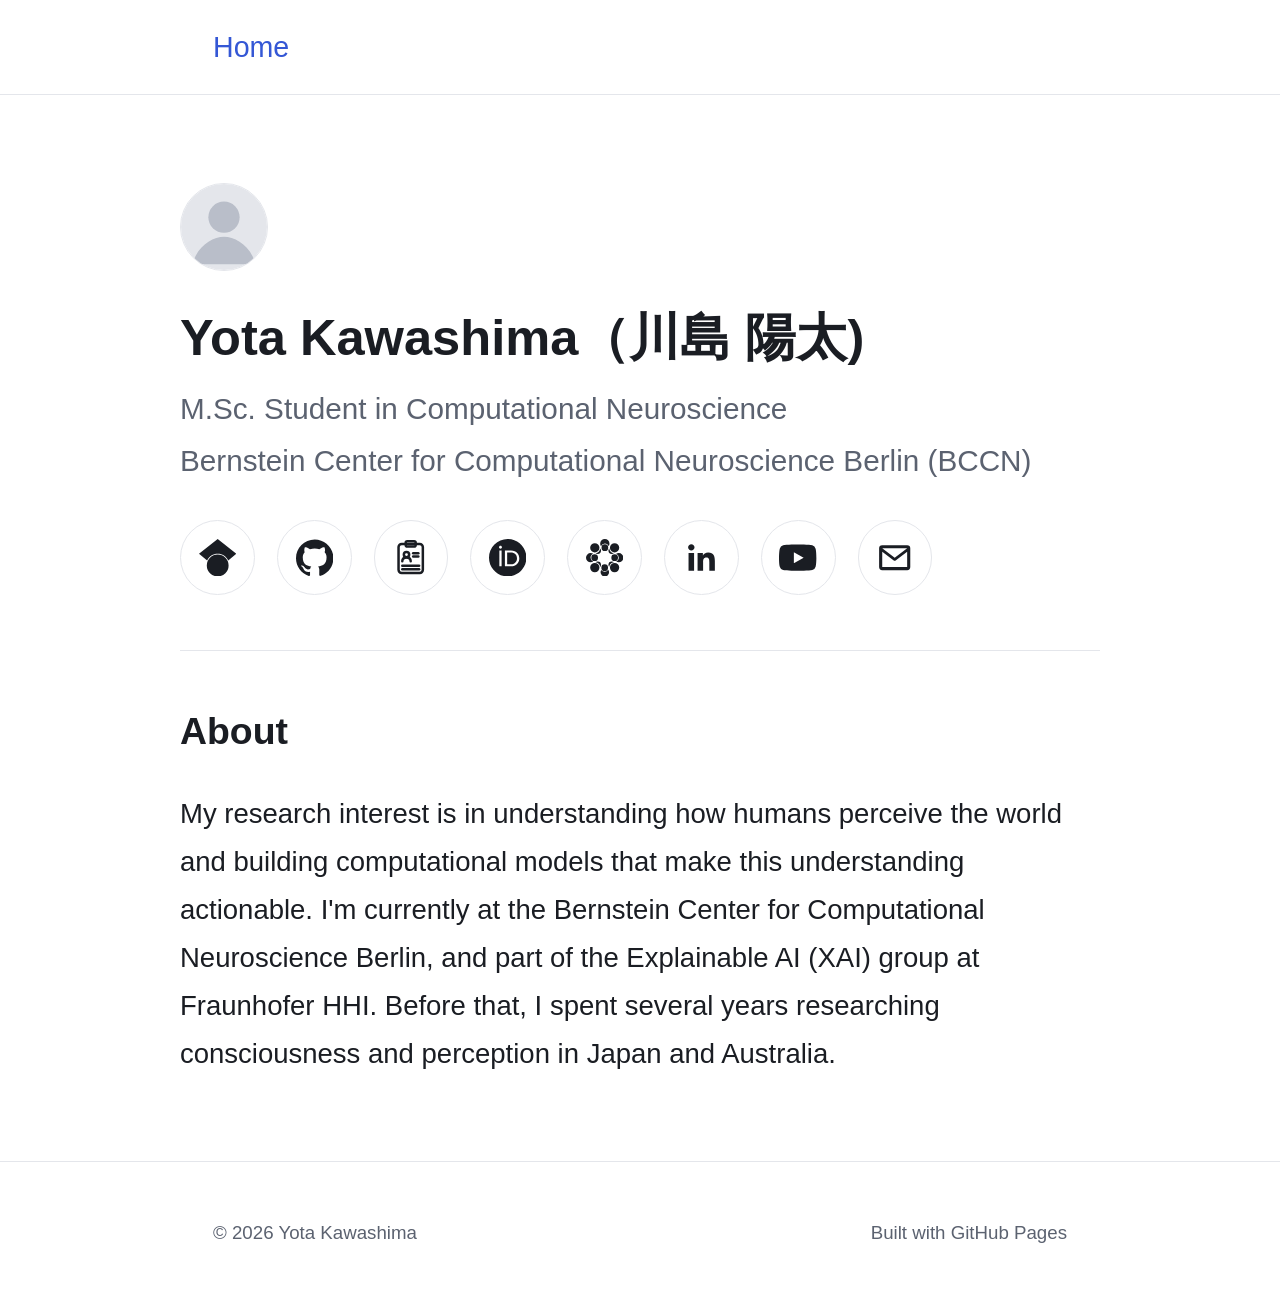
==== index.html @ afb2c80f "Initial commit" ====
<!DOCTYPE html>
<html lang="en">

<head>
  <meta charset="UTF-8">
  <meta name="viewport" content="width=device-width, initial-scale=1.0">
  <title>Yota Kawashima（川島 陽太) | Personal Site</title>
  <meta name="description" content="Personal site of Yota Kawashima  （川島 陽太) — about, projects, and blog.">
  <link rel="stylesheet" href="assets/css/style.css">
</head>

<body>

  <header class="site-header">
    <div class="container">
      <nav class="site-nav">
        <a href="index.html" aria-current="page">Home</a>
      </nav>
    </div>
  </header>

  <main>
    <section class="hero container">
      <img class="hero__avatar" src="assets/img/avatar.svg" alt="Yota Kawashima  （川島 陽太)'s avatar">
      <h1>Yota Kawashima（川島 陽太)</h1>
      <p class="lead">M.Sc. Student in Computational Neuroscience <br> Bernstein Center for Computational Neuroscience
        Berlin
        (BCCN)
      </p>
      <div class="social-links">
        <a href="https://scholar.google.com/citations?user=jN9G-6cAAAAJ&hl=en" target="_blank" rel="noopener"
          aria-label="Google Scholar">
          <svg viewBox="0 0 24 24" aria-hidden="true">
            <path
              d="M5.242 13.769L0 9.5 12 0l12 9.5-5.242 4.269C17.548 11.249 14.978 9.5 12 9.5c-2.977 0-5.548 1.748-6.758 4.269zM12 10a7 7 0 1 0 0 14 7 7 0 0 0 0-14z" />
          </svg>
        </a>
        <a href="https://github.com/yotakawashima" target="_blank" rel="noopener" aria-label="GitHub">
          <svg viewBox="0 0 24 24" aria-hidden="true">
            <path
              d="M12 .297c-6.63 0-12 5.373-12 12 0 5.303 3.438 9.8 8.205 11.385.6.113.82-.258.82-.577 0-.285-.01-1.04-.015-2.04-3.338.724-4.042-1.61-4.042-1.61C4.422 18.07 3.633 17.7 3.633 17.7c-1.087-.744.084-.729.084-.729 1.205.084 1.838 1.236 1.838 1.236 1.07 1.835 2.809 1.305 3.495.998.108-.776.417-1.305.76-1.605-2.665-.3-5.466-1.332-5.466-5.93 0-1.31.465-2.38 1.235-3.22-.135-.303-.54-1.523.105-3.176 0 0 1.005-.322 3.3 1.23.96-.267 1.98-.399 3-.405 1.02.006 2.04.138 3 .405 2.28-1.552 3.285-1.23 3.285-1.23.645 1.653.24 2.873.12 3.176.765.84 1.23 1.91 1.23 3.22 0 4.61-2.805 5.625-5.475 5.92.42.36.81 1.096.81 2.22 0 1.606-.015 2.896-.015 3.286 0 .315.21.69.825.57C20.565 22.092 24 17.592 24 12.297c0-6.627-5.373-12-12-12" />
          </svg>
        </a>
        <a href="cv.html" aria-label="CV">
          <svg class="outline-icon" viewBox="0 0 24 24" aria-hidden="true">
            <rect x="4.2" y="3.2" width="15.6" height="18.6" rx="2" />
            <rect x="8.8" y="1.4" width="6.4" height="3.4" rx="1" />
            <circle cx="9.3" cy="10" r="1.7" />
            <path d="M6.6 14.3c0-1.6 1.2-2.5 2.7-2.5s2.7.9 2.7 2.5" />
            <line x1="13.6" y1="9.2" x2="16.9" y2="9.2" />
            <line x1="13.6" y1="11.3" x2="16.9" y2="11.3" />
            <line x1="6.6" y1="17.2" x2="17.4" y2="17.2" />
            <line x1="6.6" y1="19.4" x2="17.4" y2="19.4" />
          </svg>
        </a>
        <a href="https://orcid.org/0000-0003-3810-5230" target="_blank" rel="noopener" aria-label="ORCID">
          <svg viewBox="0 0 24 24" aria-hidden="true">
            <path
              d="M12 0C5.372 0 0 5.372 0 12s5.372 12 12 12 12-5.372 12-12S18.628 0 12 0zM7.369 4.378c.525 0 .947.431.947.947 0 .525-.422.947-.947.947-.525 0-.946-.422-.946-.947 0-.516.421-.947.946-.947zm-.722 3.038h1.444v10.041H6.647V7.416zm3.562 0h3.9c3.712 0 5.344 2.653 5.344 5.025 0 2.578-2.016 5.025-5.325 5.025h-3.919V7.416zm1.444 1.303v7.444h2.297c3.272 0 4.022-2.484 4.022-3.722 0-2.016-1.284-3.722-4.097-3.722h-2.222z" />
          </svg>
        </a>
        <a href="https://osf.io/n96er/" target="_blank" rel="noopener" aria-label="OSF">
          <svg viewBox="0 0 24 24" aria-hidden="true">
            <path
              d="M12.088 0a2.984 2.984 0 0 0-2.986 2.984 2.984 2.984 0 0 0 .525 1.68 2.654 2.654 0 0 1 2.482-1.734c1.121 0 2.083.706 2.467 1.695a2.984 2.984 0 0 0 .496-1.64A2.984 2.984 0 0 0 12.088 0zM5.65 2.666A2.984 2.984 0 0 0 2.666 5.65 2.984 2.984 0 0 0 5.65 8.635 2.984 2.984 0 0 0 8.635 5.65 2.984 2.984 0 0 0 5.65 2.666zm12.7 0a2.984 2.984 0 0 0-2.985 2.984 2.984 2.984 0 0 0 2.985 2.985 2.984 2.984 0 0 0 2.986-2.985 2.984 2.984 0 0 0-2.986-2.984zm-6.24.764a2.147 2.147 0 0 0-2.147 2.146 2.147 2.147 0 0 0 2.146 2.147 2.147 2.147 0 0 0 2.147-2.147 2.147 2.147 0 0 0-2.147-2.146zM9.112 6.04a3.497 3.497 0 0 1-2.984 3.06 2.147 2.147 0 0 0 1.363.493A2.147 2.147 0 0 0 9.64 7.447a2.147 2.147 0 0 0-.526-1.406zm5.782.047a2.147 2.147 0 0 0-.489 1.36 2.147 2.147 0 0 0 2.147 2.146 2.147 2.147 0 0 0 1.355-.489 3.494 3.494 0 0 1-3.013-3.017zM2.985 9.016A2.984 2.984 0 0 0 0 12a2.984 2.984 0 0 0 2.984 2.984 2.984 2.984 0 0 0 1.659-.505A2.655 2.655 0 0 1 2.922 12c0-1.131.719-2.102 1.723-2.479a2.984 2.984 0 0 0-1.66-.505zm18.03 0a2.984 2.984 0 0 0-1.673.52 2.655 2.655 0 0 1 1.71 2.474c0 1.12-.705 2.082-1.695 2.467a2.984 2.984 0 0 0 1.659.507A2.984 2.984 0 0 0 24 12a2.984 2.984 0 0 0-2.984-2.984zm-15.447.838A2.147 2.147 0 0 0 3.422 12a2.147 2.147 0 0 0 2.146 2.146A2.147 2.147 0 0 0 7.715 12a2.147 2.147 0 0 0-2.147-2.146zm12.838.01a2.147 2.147 0 0 0-2.146 2.146 2.147 2.147 0 0 0 2.146 2.146 2.147 2.147 0 0 0 2.147-2.146 2.147 2.147 0 0 0-2.147-2.147zM7.492 14.376a2.147 2.147 0 0 0-1.398.518 3.496 3.496 0 0 1 3.015 3.037 2.147 2.147 0 0 0 .53-1.409 2.147 2.147 0 0 0-2.147-2.146zm9.06 0a2.147 2.147 0 0 0-2.146 2.146 2.147 2.147 0 0 0 .492 1.362 3.495 3.495 0 0 1 3.047-2.996 2.147 2.147 0 0 0-1.392-.512zm-10.902.988a2.984 2.984 0 0 0-2.984 2.985 2.984 2.984 0 0 0 2.984 2.986 2.984 2.984 0 0 0 2.985-2.986 2.984 2.984 0 0 0-2.985-2.985zm12.7 0a2.984 2.984 0 0 0-2.985 2.985 2.984 2.984 0 0 0 2.985 2.986 2.984 2.984 0 0 0 2.986-2.986 2.984 2.984 0 0 0-2.986-2.985zm-6.35.908a2.147 2.147 0 0 0-2.146 2.147A2.147 2.147 0 0 0 12 20.566a2.147 2.147 0 0 0 2.146-2.146A2.147 2.147 0 0 0 12 16.273zm2.268 3.504A2.65 2.65 0 0 1 12 21.067a2.65 2.65 0 0 1-2.188-1.16 2.734 2.635 0 0 0-.46 1.458A2.734 2.635 0 0 0 12.086 24a2.734 2.635 0 0 0 2.734-2.635 2.734 2.635 0 0 0-.552-1.588z" />
          </svg>
        </a>
        <a href="https://www.linkedin.com/in/yota-kawashima/" target="_blank" rel="noopener" aria-label="LinkedIn">
          <svg viewBox="0 0 24 24" aria-hidden="true">
            <path
              d="M20.447 20.452h-3.554v-5.569c0-1.328-.027-3.037-1.852-3.037-1.853 0-2.136 1.445-2.136 2.939v5.667H9.351V9h3.414v1.561h.046c.477-.9 1.637-1.85 3.37-1.85 3.601 0 4.267 2.37 4.267 5.455v6.286zM5.337 7.433c-1.144 0-2.063-.926-2.063-2.065 0-1.138.92-2.063 2.063-2.063 1.14 0 2.064.925 2.064 2.063 0 1.139-.925 2.065-2.064 2.065zm1.782 13.019H3.555V9h3.564v11.452z" />
          </svg>
        </a>
        <a href="https://www.youtube.com/channel/UC6PZ0_DcKwYTyp0yKwks_eA" target="_blank" rel="noopener"
          aria-label="YouTube">
          <svg viewBox="0 0 24 24" aria-hidden="true">
            <path
              d="M23.498 6.186a3.016 3.016 0 0 0-2.122-2.136C19.505 3.545 12 3.545 12 3.545s-7.505 0-9.377.505A3.017 3.017 0 0 0 .502 6.186C0 8.07 0 12 0 12s0 3.93.502 5.814a3.016 3.016 0 0 0 2.122 2.136c1.871.505 9.376.505 9.376.505s7.505 0 9.377-.505a3.015 3.015 0 0 0 2.122-2.136C24 15.93 24 12 24 12s0-3.93-.502-5.814zM9.545 15.568V8.432L15.818 12l-6.273 3.568z" />
          </svg>
        </a>
        <a href="mailto:yotakawashima@gmail.com" aria-label="Email">
          <svg viewBox="0 0 24 24" aria-hidden="true">
            <path
              d="M4 4h16a2 2 0 0 1 2 2v12a2 2 0 0 1-2 2H4a2 2 0 0 1-2-2V6a2 2 0 0 1 2-2zm0 2v.01L12 12l8-5.99V6H4zm16 12V8.24l-7.4 5.55a1 1 0 0 1-1.2 0L4 8.24V18h16z" />
          </svg>
        </a>


      </div>
    </section>

    <section id="about" class="section container">
      <h2>About</h2>
      <p>
        My research interest is in understanding how humans perceive the world and
        building computational models that make this understanding actionable. I'm currently at the Bernstein Center
        for Computational Neuroscience Berlin, and part of the Explainable AI (XAI) group at Fraunhofer HHI. Before
        that, I spent several years researching consciousness and perception in Japan and Australia.
      </p>
    </section>

    <footer class="site-footer">
      <div class="container">
        <span>&copy; 2026 Yota Kawashima</span>
        <span>Built with GitHub Pages</span>
      </div>
    </footer>

</body>

</html>
---- assets/css/style.css ----
/* ==========================================================================
   Design tokens
   ========================================================================== */
:root {
  --color-bg: #ffffff;
  --color-bg-subtle: #f6f7f9;
  --color-text: #1a1d23;
  --color-text-muted: #5b6270;
  --color-border: #e4e6eb;
  --color-accent: #3457d5;
  --color-accent-contrast: #ffffff;
  --color-card-shadow: 0 1px 2px rgba(16, 20, 30, 0.04), 0 4px 12px rgba(16, 20, 30, 0.06);

  --font-sans: -apple-system, BlinkMacSystemFont, "Segoe UI", "Hiragino Kaku Gothic ProN",
    "Hiragino Sans", Meiryo, Roboto, sans-serif;

  --max-width: 920px;
  --space-1: 0.5rem;
  --space-2: 1rem;
  --space-3: 1.5rem;
  --space-4: 2.5rem;
  --space-5: 4rem;

  --radius: 10px;
}

@media (prefers-color-scheme: dark) {
  :root {
    --color-bg: #14161a;
    --color-bg-subtle: #1c1f25;
    --color-text: #eceef1;
    --color-text-muted: #9aa1ad;
    --color-border: #2b2f37;
    --color-accent: #7c9bff;
    --color-accent-contrast: #10131a;
    --color-card-shadow: 0 1px 2px rgba(0, 0, 0, 0.2), 0 4px 16px rgba(0, 0, 0, 0.3);
  }
}

/* ==========================================================================
   Reset & base
   ========================================================================== */
*,
*::before,
*::after {
  box-sizing: border-box;
}

html {
  -webkit-text-size-adjust: 100%;
  font-size: 22px;
}

body {
  margin: 0;
  background: var(--color-bg);
  color: var(--color-text);
  font-family: var(--font-sans);
  line-height: 1.75;
  font-size: 1.25rem;
}

img {
  max-width: 100%;
  display: block;
}

a {
  color: var(--color-accent);
  text-decoration: none;
}

a:hover {
  text-decoration: underline;
}

h1,
h2,
h3 {
  line-height: 1.35;
  font-weight: 700;
}

.container {
  max-width: var(--max-width);
  margin: 0 auto;
  padding: 0 var(--space-3);
}

/* ==========================================================================
   Header / Nav
   ========================================================================== */
.site-header {
  border-bottom: 1px solid var(--color-border);
}

.site-header .container {
  display: flex;
  align-items: center;
  justify-content: flex-start;
  flex-wrap: wrap;
  gap: var(--space-1);
  padding-top: var(--space-2);
  padding-bottom: var(--space-2);
}

.site-title {
  font-weight: 700;
  font-size: 1.4rem;
  color: var(--color-text);
}

.site-title:hover {
  text-decoration: none;
  color: var(--color-accent);
}

.site-nav {
  display: flex;
  gap: var(--space-4);
  flex-wrap: wrap;
}

.site-nav a {
  display: inline-block;
  padding: 0.5rem 0.25rem;
  margin: -0.5rem -0.25rem;
  color: var(--color-text-muted);
  font-size: 1.3rem;
  font-weight: 500;
}

.site-nav a:hover,
.site-nav a[aria-current="page"] {
  color: var(--color-accent);
}

/* ==========================================================================
   Hero
   ========================================================================== */
.hero {
  padding: var(--space-5) 0 var(--space-4);
}

.hero__avatar {
  width: 88px;
  height: 88px;
  border-radius: 50%;
  object-fit: cover;
  margin-bottom: var(--space-3);
  background: var(--color-bg-subtle);
  border: 1px solid var(--color-border);
}

.hero h1 {
  font-size: 2.3rem;
  margin: 0 0 var(--space-1);
}

.hero p.lead {
  color: var(--color-text-muted);
  font-size: 1.35rem;
  margin: 0 0 var(--space-3);
}

.social-links {
  display: flex;
  flex-wrap: wrap;
  gap: var(--space-2);
}

.social-links a {
  display: flex;
  align-items: center;
  justify-content: center;
  width: 3.4rem;
  height: 3.4rem;
  color: var(--color-text);
  border: 1px solid var(--color-border);
  border-radius: 999px;
}

.social-links a:hover {
  border-color: var(--color-accent);
  color: var(--color-accent);
  text-decoration: none;
}

.social-links svg {
  width: 1.7rem;
  height: 1.7rem;
  fill: currentColor;
}

.social-links svg.outline-icon {
  fill: none;
  stroke: currentColor;
  stroke-width: 1.6;
  stroke-linecap: round;
  stroke-linejoin: round;
}

/* ==========================================================================
   Sections
   ========================================================================== */
.section {
  padding: var(--space-4) 0;
  border-top: 1px solid var(--color-border);
}

.section h2 {
  font-size: 1.7rem;
  margin: 0 0 var(--space-3);
}

.section-head {
  display: flex;
  align-items: baseline;
  justify-content: space-between;
  gap: var(--space-2);
  margin-bottom: var(--space-3);
}

.section-head h2 {
  margin: 0;
}

.section-head .see-all {
  font-size: 0.9rem;
  white-space: nowrap;
}

/* ==========================================================================
   Cards (portfolio / blog list)
   ========================================================================== */
.card-grid {
  display: grid;
  grid-template-columns: repeat(auto-fill, minmax(220px, 1fr));
  gap: var(--space-3);
}

.card {
  border: 1px solid var(--color-border);
  border-radius: var(--radius);
  padding: var(--space-3);
  background: var(--color-bg-subtle);
  box-shadow: var(--color-card-shadow);
  display: flex;
  flex-direction: column;
  gap: var(--space-1);
}

.card h3 {
  margin: 0;
  font-size: 1.25rem;
}

.card p {
  margin: 0;
  color: var(--color-text-muted);
  font-size: 1.05rem;
}

.card .tags {
  margin-top: auto;
  display: flex;
  flex-wrap: wrap;
  gap: 0.4rem;
  padding-top: var(--space-1);
}

.tag {
  font-size: 0.75rem;
  color: var(--color-text-muted);
  border: 1px solid var(--color-border);
  border-radius: 999px;
  padding: 0.15rem 0.6rem;
}

/* ==========================================================================
   Blog list
   ========================================================================== */
.post-list {
  list-style: none;
  margin: 0;
  padding: 0;
  display: flex;
  flex-direction: column;
  gap: var(--space-3);
}

.post-list li {
  border-bottom: 1px solid var(--color-border);
  padding-bottom: var(--space-3);
}

.post-list li:last-child {
  border-bottom: none;
  padding-bottom: 0;
}

.post-list time {
  display: block;
  color: var(--color-text-muted);
  font-size: 0.85rem;
  margin-bottom: 0.25rem;
}

.post-list h3 {
  margin: 0 0 0.25rem;
  font-size: 1.35rem;
}

.post-list p {
  margin: 0;
  color: var(--color-text-muted);
}

/* ==========================================================================
   Article (blog post page)
   ========================================================================== */
.post-header {
  padding: var(--space-4) 0 var(--space-2);
}

.post-header time {
  color: var(--color-text-muted);
  font-size: 0.9rem;
}

.post-header h1 {
  font-size: 1.9rem;
  margin: var(--space-1) 0 0;
}

.post-body {
  padding-bottom: var(--space-5);
}

.post-body h2 {
  font-size: 1.3rem;
  margin-top: var(--space-4);
}

.post-body p,
.post-body ul,
.post-body ol {
  margin: 0 0 var(--space-2);
}

.post-body pre {
  background: var(--color-bg-subtle);
  border: 1px solid var(--color-border);
  border-radius: var(--radius);
  padding: var(--space-2);
  overflow-x: auto;
}

.post-body code {
  font-family: ui-monospace, SFMono-Regular, Menlo, monospace;
  font-size: 0.9em;
}

/* ==========================================================================
   CV embed
   ========================================================================== */
.cv-embed {
  width: 100%;
  height: 80vh;
  min-height: 500px;
  border: 1px solid var(--color-border);
  border-radius: var(--radius);
}

/* ==========================================================================
   Footer
   ========================================================================== */
.site-footer {
  border-top: 1px solid var(--color-border);
  padding: var(--space-4) 0;
  color: var(--color-text-muted);
  font-size: 0.85rem;
}

.site-footer .container {
  display: flex;
  justify-content: space-between;
  flex-wrap: wrap;
  gap: var(--space-2);
}

.back-link {
  display: inline-block;
  margin-bottom: var(--space-3);
  font-size: 0.9rem;
}
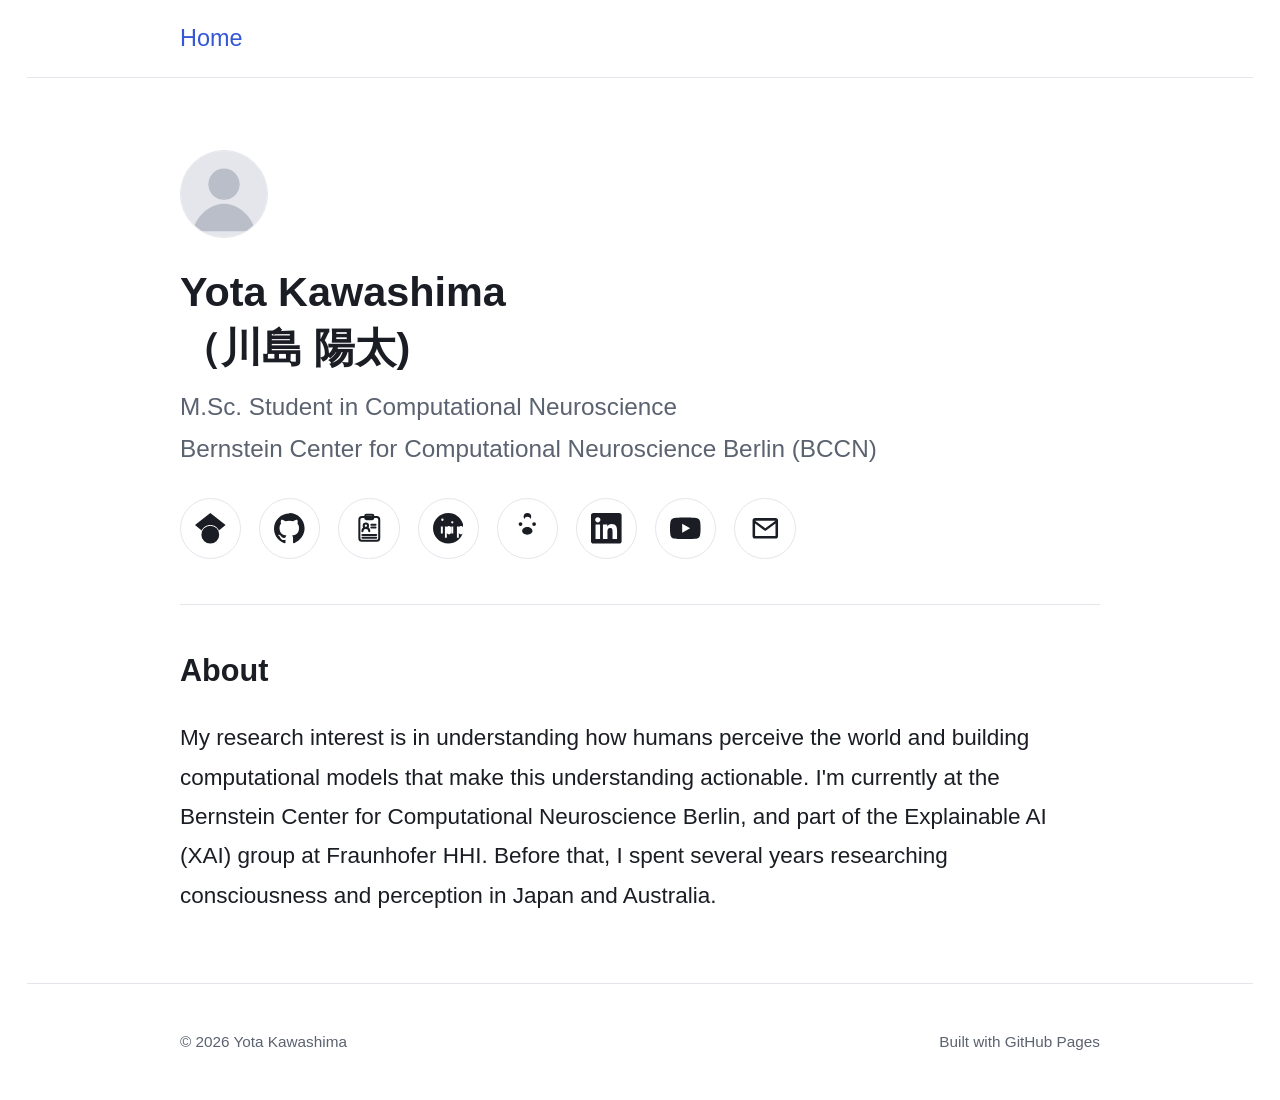
==== commit b97e4082: "Change h1 title line break: "Yota Kawashima" on first line, "（川島 陽太)" on second line" ====
--- a/index.html
+++ b/index.html
@@ -22,7 +22,7 @@
   <main>
     <section class="hero container">
       <img class="hero__avatar" src="assets/img/avatar.svg" alt="Yota Kawashima  （川島 陽太)'s avatar">
-      <h1>Yota Kawashima（川島 陽太)</h1>
+      <h1>Yota Kawashima <br>（川島 陽太)</h1>
       <p class="lead">M.Sc. Student in Computational Neuroscience <br> Bernstein Center for Computational Neuroscience
         Berlin
         (BCCN)
@@ -38,7 +38,7 @@
         <a href="https://github.com/yotakawashima" target="_blank" rel="noopener" aria-label="GitHub">
           <svg viewBox="0 0 24 24" aria-hidden="true">
             <path
-              d="M12 .297c-6.63 0-12 5.373-12 12 0 5.303 3.438 9.8 8.205 11.385.6.113.82-.258.82-.577 0-.285-.01-1.04-.015-2.04-3.338.724-4.042-1.61-4.042-1.61C4.422 18.07 3.633 17.7 3.633 17.7c-1.087-.744.084-.729.084-.729 1.205.084 1.838 1.236 1.838 1.236 1.07 1.835 2.809 1.305 3.495.998.108-.776.417-1.305.76-1.605-2.665-.3-5.466-1.332-5.466-5.93 0-1.31.465-2.38 1.235-3.22-.135-.303-.54-1.523.105-3.176 0 0 1.005-.322 3.3 1.23.96-.267 1.98-.399 3-.405 1.02.006 2.04.138 3 .405 2.28-1.552 3.285-1.23 3.285-1.23.645 1.653.24 2.873.12 3.176.765.84 1.23 1.91 1.23 3.22 0 4.61-2.805 5.625-5.475 5.92.42.36.81 1.096.81 2.22 0 1.606-.015 2.896-.015 3.286 0 .315.21.69.825.57C20.565 22.092 24 17.592 24 12.297c0-6.627-5.373-12-12-12" />
+              d="M12 .297c-6.63 0-12 5.373-12 12 0 5.303 3.438 9.8 8.205 11.385.6.113.82-.258.82-.577 0-.285-.01-1.04-.015-2.04-3.338.724-4.042-1.61-4.042-1.61C4.422 18.07 3.633 17.7 3.633 17.7c-1.087-.744.084-.729.084-.729 1.205.084 1.838 1.236 1.838 1.236 1.07 1.835 2.809 1.305 3.495.998.108-.776.417-1.305.76-1.605-2.665-.3-5.466-1.332-5.466-5.93 0-1.31.465-2.38 1.235-3.22-.135-.303-.54-1.523.105-3.176 0 0 1.005-.322 3.3 1.23.96-.267 1.98-.399 3-.405 1.02.006 2.04.138 3 .405 2.28-1.552 3.285-1.23 3.285-1.23.645 1.653.24 2.873.12 3.176.765.84 1.23 1.91 1.23 3.22 0 4.61-2.805 5.625-5.475 5.92.42.36.81 1.096.81 2.22 0 1.605-.015 2.896-.015 3.286 0 .315.21.69.825.57C20.565 21.795 24 17.155 24 12c0-6.627-5.373-12-12-12" />
           </svg>
         </a>
         <a href="cv.html" aria-label="CV">
@@ -56,19 +56,19 @@
         <a href="https://orcid.org/0000-0003-3810-5230" target="_blank" rel="noopener" aria-label="ORCID">
           <svg viewBox="0 0 24 24" aria-hidden="true">
             <path
-              d="M12 0C5.372 0 0 5.372 0 12s5.372 12 12 12 12-5.372 12-12S18.628 0 12 0zM7.369 4.378c.525 0 .947.431.947.947 0 .525-.422.947-.947.947-.525 0-.946-.422-.946-.947 0-.516.421-.947.946-.947zm-.722 3.038h1.444v10.041H6.647V7.416zm3.562 0h3.9c3.712 0 5.344 2.653 5.344 5.025 0 2.578-2.016 5.025-5.325 5.025h-3.919V7.416zm1.444 1.303v7.444h2.297c3.272 0 4.022-2.484 4.022-3.722 0-2.016-1.284-3.722-4.097-3.722h-2.222z" />
+              d="M12 0C5.372 0 0 5.372 0 12s5.372 12 12 12 12-5.372 12-12S18.628 0 12 0zM7.369 4.378c.525 0 .947.431.947.947 0 .525-.422.947-.947.947-.525 0-.946-.422-.946-.947 0-.516.421-.947.946-.947zm-1.194 6.151h1.544v5.569H6.175v-5.569zm3.179 0h1.488v.738h.022c.207-.394.719-1.007 1.479-1.007 1.576 0 1.869.897 1.869 2.062v2.379c0 1.165-.293 2.062-1.869 2.062-.76 0-1.272-.613-1.479-1.007h-.022v3.583H9.354V10.529zm4.986 0h1.544v5.569h-1.544v-5.569zm.768-2.291a.896.896 0 1 1 0-1.792.896.896 0 0 1 0 1.792zm3.667 2.291h1.488v.738h.022c.207-.394.719-1.007 1.479-1.007 1.576 0 1.869.897 1.869 2.062v2.379c0 1.165-.293 2.062-1.869 2.062-.76 0-1.272-.613-1.479-1.007h-.022v3.583h-1.488v-7.81z" />
           </svg>
         </a>
         <a href="https://osf.io/n96er/" target="_blank" rel="noopener" aria-label="OSF">
           <svg viewBox="0 0 24 24" aria-hidden="true">
             <path
-              d="M12.088 0a2.984 2.984 0 0 0-2.986 2.984 2.984 2.984 0 0 0 .525 1.68 2.654 2.654 0 0 1 2.482-1.734c1.121 0 2.083.706 2.467 1.695a2.984 2.984 0 0 0 .496-1.64A2.984 2.984 0 0 0 12.088 0zM5.65 2.666A2.984 2.984 0 0 0 2.666 5.65 2.984 2.984 0 0 0 5.65 8.635 2.984 2.984 0 0 0 8.635 5.65 2.984 2.984 0 0 0 5.65 2.666zm12.7 0a2.984 2.984 0 0 0-2.985 2.984 2.984 2.984 0 0 0 2.985 2.985 2.984 2.984 0 0 0 2.986-2.985 2.984 2.984 0 0 0-2.986-2.984zm-6.24.764a2.147 2.147 0 0 0-2.147 2.146 2.147 2.147 0 0 0 2.146 2.147 2.147 2.147 0 0 0 2.147-2.147 2.147 2.147 0 0 0-2.147-2.146zM9.112 6.04a3.497 3.497 0 0 1-2.984 3.06 2.147 2.147 0 0 0 1.363.493A2.147 2.147 0 0 0 9.64 7.447a2.147 2.147 0 0 0-.526-1.406zm5.782.047a2.147 2.147 0 0 0-.489 1.36 2.147 2.147 0 0 0 2.147 2.146 2.147 2.147 0 0 0 1.355-.489 3.494 3.494 0 0 1-3.013-3.017zM2.985 9.016A2.984 2.984 0 0 0 0 12a2.984 2.984 0 0 0 2.984 2.984 2.984 2.984 0 0 0 1.659-.505A2.655 2.655 0 0 1 2.922 12c0-1.131.719-2.102 1.723-2.479a2.984 2.984 0 0 0-1.66-.505zm18.03 0a2.984 2.984 0 0 0-1.673.52 2.655 2.655 0 0 1 1.71 2.474c0 1.12-.705 2.082-1.695 2.467a2.984 2.984 0 0 0 1.659.507A2.984 2.984 0 0 0 24 12a2.984 2.984 0 0 0-2.984-2.984zm-15.447.838A2.147 2.147 0 0 0 3.422 12a2.147 2.147 0 0 0 2.146 2.146A2.147 2.147 0 0 0 7.715 12a2.147 2.147 0 0 0-2.147-2.146zm12.838.01a2.147 2.147 0 0 0-2.146 2.146 2.147 2.147 0 0 0 2.146 2.146 2.147 2.147 0 0 0 2.147-2.146 2.147 2.147 0 0 0-2.147-2.147zM7.492 14.376a2.147 2.147 0 0 0-1.398.518 3.496 3.496 0 0 1 3.015 3.037 2.147 2.147 0 0 0 .53-1.409 2.147 2.147 0 0 0-2.147-2.146zm9.06 0a2.147 2.147 0 0 0-2.146 2.146 2.147 2.147 0 0 0 .492 1.362 3.495 3.495 0 0 1 3.047-2.996 2.147 2.147 0 0 0-1.392-.512zm-10.902.988a2.984 2.984 0 0 0-2.984 2.985 2.984 2.984 0 0 0 2.984 2.986 2.984 2.984 0 0 0 2.985-2.986 2.984 2.984 0 0 0-2.985-2.985zm12.7 0a2.984 2.984 0 0 0-2.985 2.985 2.984 2.984 0 0 0 2.985 2.986 2.984 2.984 0 0 0 2.986-2.986 2.984 2.984 0 0 0-2.986-2.985zm-6.35.908a2.147 2.147 0 0 0-2.146 2.147A2.147 2.147 0 0 0 12 20.566a2.147 2.147 0 0 0 2.146-2.146A2.147 2.147 0 0 0 12 16.273zm2.268 3.504A2.65 2.65 0 0 1 12 21.067a2.65 2.65 0 0 1-2.188-1.16 2.734 2.635 0 0 0-.46 1.458A2.734 2.635 0 0 0 12.086 24a2.734 2.635 0 0 0 2.734-2.635 2.734 2.635 0 0 0-.552-1.588z" />
+              d="M12.088 0a2.984 2.984 0 0 0-2.986 2.984 2.984 2.984 0 0 0 .525 1.68 2.654 2.654 0 0 1 2.482-1.734c1.121 0 2.083.706 2.467 1.695a2.984 2.984 0 0 0 .496-1.64A2.984 2.984 0 0 0 12.088 0zm5.237 7.203a1.484 1.484 0 1 0 0 2.968 1.484 1.484 0 0 0 0-2.968zm-10.652 0a1.484 1.484 0 1 0 0 2.968 1.484 1.484 0 0 0 0-2.968zm5.326 3.71c-2.237 0-4.083 1.377-4.083 3.082 0 1.704 1.846 3.082 4.083 3.082s4.083-1.378 4.083-3.082c0-1.705-1.846-3.082-4.083-3.082z" />
           </svg>
         </a>
         <a href="https://www.linkedin.com/in/yota-kawashima/" target="_blank" rel="noopener" aria-label="LinkedIn">
           <svg viewBox="0 0 24 24" aria-hidden="true">
             <path
-              d="M20.447 20.452h-3.554v-5.569c0-1.328-.027-3.037-1.852-3.037-1.853 0-2.136 1.445-2.136 2.939v5.667H9.351V9h3.414v1.561h.046c.477-.9 1.637-1.85 3.37-1.85 3.601 0 4.267 2.37 4.267 5.455v6.286zM5.337 7.433c-1.144 0-2.063-.926-2.063-2.065 0-1.138.92-2.063 2.063-2.063 1.14 0 2.064.925 2.064 2.063 0 1.139-.925 2.065-2.064 2.065zm1.782 13.019H3.555V9h3.564v11.452z" />
+              d="M20.447 20.452h-3.554v-5.569c0-1.328-.027-3.037-1.852-3.037-1.853 0-2.136 1.445-2.136 2.939v5.667H9.351V9h3.414v1.561h.046c.477-.9 1.637-1.85 3.37-1.85 3.601 0 4.267 2.37 4.267 5.455v6.286zM5.337 7.433c-1.144 0-2.063-.926-2.063-2.065 0-1.138.92-2.063 2.063-2.063 1.14 0 2.064.925 2.064 2.063 0 1.139-.925 2.065-2.064 2.065zm1.782 13.019H3.555V9h3.564v11.452zM22.225 0H1.771C.792 0 0 .774 0 1.729v20.542C0 23.227.792 24 1.771 24h20.451C23.2 24 24 23.227 24 22.271V1.729C24 .774 23.2 0 22.225 0z" />
           </svg>
         </a>
         <a href="https://www.youtube.com/channel/UC6PZ0_DcKwYTyp0yKwks_eA" target="_blank" rel="noopener"
@@ -108,4 +108,4 @@
 
 </body>
 
-</html>+</html>
--- a/assets/css/style.css
+++ b/assets/css/style.css
@@ -48,11 +48,12 @@
 
 html {
   -webkit-text-size-adjust: 100%;
-  font-size: 22px;
+  font-size: 18px;
 }
 
 body {
   margin: 0;
+  padding: 0 var(--space-3);
   background: var(--color-bg);
   color: var(--color-text);
   font-family: var(--font-sans);
@@ -60,6 +61,12 @@
   font-size: 1.25rem;
 }
 
+@media (max-width: 640px) {
+  body {
+    padding: 0 var(--space-2);
+  }
+}
+
 img {
   max-width: 100%;
   display: block;
@@ -84,7 +91,7 @@
 .container {
   max-width: var(--max-width);
   margin: 0 auto;
-  padding: 0 var(--space-3);
+  padding: 0;
 }
 
 /* ==========================================================================
@@ -393,4 +400,4 @@
   display: inline-block;
   margin-bottom: var(--space-3);
   font-size: 0.9rem;
-}+}
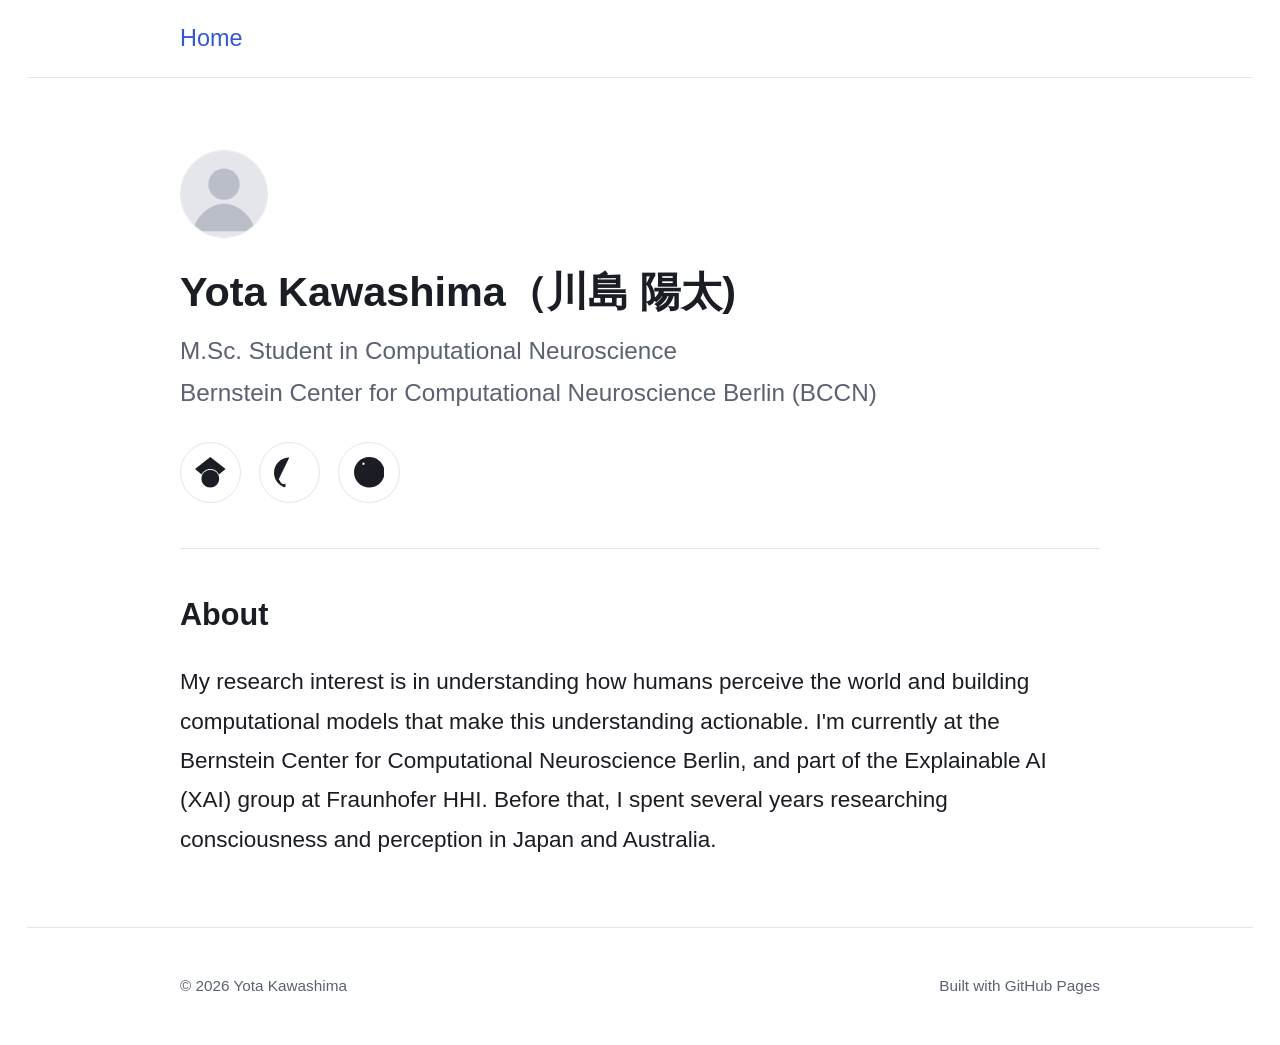
==== commit 20f46d72: "Restore original icon SVG paths and add mobile-only line break to h1" ====
--- a/index.html
+++ b/index.html
@@ -22,7 +22,7 @@
   <main>
     <section class="hero container">
       <img class="hero__avatar" src="assets/img/avatar.svg" alt="Yota Kawashima  （川島 陽太)'s avatar">
-      <h1>Yota Kawashima <br>（川島 陽太)</h1>
+      <h1>Yota Kawashima<span class="mobile-break"></span>（川島 陽太)</h1>
       <p class="lead">M.Sc. Student in Computational Neuroscience <br> Bernstein Center for Computational Neuroscience
         Berlin
         (BCCN)
@@ -38,8 +38,8 @@
         <a href="https://github.com/yotakawashima" target="_blank" rel="noopener" aria-label="GitHub">
           <svg viewBox="0 0 24 24" aria-hidden="true">
             <path
-              d="M12 .297c-6.63 0-12 5.373-12 12 0 5.303 3.438 9.8 8.205 11.385.6.113.82-.258.82-.577 0-.285-.01-1.04-.015-2.04-3.338.724-4.042-1.61-4.042-1.61C4.422 18.07 3.633 17.7 3.633 17.7c-1.087-.744.084-.729.084-.729 1.205.084 1.838 1.236 1.838 1.236 1.07 1.835 2.809 1.305 3.495.998.108-.776.417-1.305.76-1.605-2.665-.3-5.466-1.332-5.466-5.93 0-1.31.465-2.38 1.235-3.22-.135-.303-.54-1.523.105-3.176 0 0 1.005-.322 3.3 1.23.96-.267 1.98-.399 3-.405 1.02.006 2.04.138 3 .405 2.28-1.552 3.285-1.23 3.285-1.23.645 1.653.24 2.873.12 3.176.765.84 1.23 1.91 1.23 3.22 0 4.61-2.805 5.625-5.475 5.92.42.36.81 1.096.81 2.22 0 1.605-.015 2.896-.015 3.286 0 .315.21.69.825.57C20.565 21.795 24 17.155 24 12c0-6.627-5.373-12-12-12" />
-          </svg>
+              d="M12 .297c-6.63 0-12 5.373-12 12 0 5.303 3.438 9.8 8.205 11.385.6.113.82-.258.82-.577 0-.285-.01-1.04-.015-2.04-3.338.724-4.042-1.61-4.042-1.61C4.422 18.07 3.633 17.7 3.633 17.7c-1[...]
+            </svg>
         </a>
         <a href="cv.html" aria-label="CV">
           <svg class="outline-icon" viewBox="0 0 24 24" aria-hidden="true">
@@ -56,33 +56,33 @@
         <a href="https://orcid.org/0000-0003-3810-5230" target="_blank" rel="noopener" aria-label="ORCID">
           <svg viewBox="0 0 24 24" aria-hidden="true">
             <path
-              d="M12 0C5.372 0 0 5.372 0 12s5.372 12 12 12 12-5.372 12-12S18.628 0 12 0zM7.369 4.378c.525 0 .947.431.947.947 0 .525-.422.947-.947.947-.525 0-.946-.422-.946-.947 0-.516.421-.947.946-.947zm-1.194 6.151h1.544v5.569H6.175v-5.569zm3.179 0h1.488v.738h.022c.207-.394.719-1.007 1.479-1.007 1.576 0 1.869.897 1.869 2.062v2.379c0 1.165-.293 2.062-1.869 2.062-.76 0-1.272-.613-1.479-1.007h-.022v3.583H9.354V10.529zm4.986 0h1.544v5.569h-1.544v-5.569zm.768-2.291a.896.896 0 1 1 0-1.792.896.896 0 0 1 0 1.792zm3.667 2.291h1.488v.738h.022c.207-.394.719-1.007 1.479-1.007 1.576 0 1.869.897 1.869 2.062v2.379c0 1.165-.293 2.062-1.869 2.062-.76 0-1.272-.613-1.479-1.007h-.022v3.583h-1.488v-7.81z" />
-          </svg>
+              d="M12 0C5.372 0 0 5.372 0 12s5.372 12 12 12 12-5.372 12-12S18.628 0 12 0zM7.369 4.378c.525 0 .947.431.947.947 0 .525-.422.947-.947.947-.525 0-.946-.422-.946-.947 0-.516.421-.947.946[...]
+            </svg>
         </a>
         <a href="https://osf.io/n96er/" target="_blank" rel="noopener" aria-label="OSF">
           <svg viewBox="0 0 24 24" aria-hidden="true">
             <path
-              d="M12.088 0a2.984 2.984 0 0 0-2.986 2.984 2.984 2.984 0 0 0 .525 1.68 2.654 2.654 0 0 1 2.482-1.734c1.121 0 2.083.706 2.467 1.695a2.984 2.984 0 0 0 .496-1.64A2.984 2.984 0 0 0 12.088 0zm5.237 7.203a1.484 1.484 0 1 0 0 2.968 1.484 1.484 0 0 0 0-2.968zm-10.652 0a1.484 1.484 0 1 0 0 2.968 1.484 1.484 0 0 0 0-2.968zm5.326 3.71c-2.237 0-4.083 1.377-4.083 3.082 0 1.704 1.846 3.082 4.083 3.082s4.083-1.378 4.083-3.082c0-1.705-1.846-3.082-4.083-3.082z" />
-          </svg>
+              d="M12.088 0a2.984 2.984 0 0 0-2.986 2.984 2.984 2.984 0 0 0 .525 1.68 2.654 2.654 0 0 1 2.482-1.734c1.121 0 2.083.706 2.467 1.695a2.984 2.984 0 0 0 .496-1.64A2.984 2.984 0 0 0 12.08[...]
+            </svg>
         </a>
         <a href="https://www.linkedin.com/in/yota-kawashima/" target="_blank" rel="noopener" aria-label="LinkedIn">
           <svg viewBox="0 0 24 24" aria-hidden="true">
             <path
-              d="M20.447 20.452h-3.554v-5.569c0-1.328-.027-3.037-1.852-3.037-1.853 0-2.136 1.445-2.136 2.939v5.667H9.351V9h3.414v1.561h.046c.477-.9 1.637-1.85 3.37-1.85 3.601 0 4.267 2.37 4.267 5.455v6.286zM5.337 7.433c-1.144 0-2.063-.926-2.063-2.065 0-1.138.92-2.063 2.063-2.063 1.14 0 2.064.925 2.064 2.063 0 1.139-.925 2.065-2.064 2.065zm1.782 13.019H3.555V9h3.564v11.452zM22.225 0H1.771C.792 0 0 .774 0 1.729v20.542C0 23.227.792 24 1.771 24h20.451C23.2 24 24 23.227 24 22.271V1.729C24 .774 23.2 0 22.225 0z" />
-          </svg>
+              d="M20.447 20.452h-3.554v-5.569c0-1.328-.027-3.037-1.852-3.037-1.853 0-2.136 1.445-2.136 2.939v5.667H9.351V9h3.414v1.561h.046c.477-.9 1.637-1.85 3.37-1.85 3.601 0 4.267 2.37 4.267 5.[...]
+            </svg>
         </a>
         <a href="https://www.youtube.com/channel/UC6PZ0_DcKwYTyp0yKwks_eA" target="_blank" rel="noopener"
           aria-label="YouTube">
           <svg viewBox="0 0 24 24" aria-hidden="true">
             <path
-              d="M23.498 6.186a3.016 3.016 0 0 0-2.122-2.136C19.505 3.545 12 3.545 12 3.545s-7.505 0-9.377.505A3.017 3.017 0 0 0 .502 6.186C0 8.07 0 12 0 12s0 3.93.502 5.814a3.016 3.016 0 0 0 2.122 2.136c1.871.505 9.376.505 9.376.505s7.505 0 9.377-.505a3.015 3.015 0 0 0 2.122-2.136C24 15.93 24 12 24 12s0-3.93-.502-5.814zM9.545 15.568V8.432L15.818 12l-6.273 3.568z" />
-          </svg>
+              d="M23.498 6.186a3.016 3.016 0 0 0-2.122-2.136C19.505 3.545 12 3.545 12 3.545s-7.505 0-9.377.505A3.017 3.017 0 0 0 .502 6.186C0 8.07 0 12 0 12s0 3.93.502 5.814a3.016 3.016 0 0 0 2.12[...]
+            </svg>
         </a>
         <a href="mailto:yotakawashima@gmail.com" aria-label="Email">
           <svg viewBox="0 0 24 24" aria-hidden="true">
             <path
               d="M4 4h16a2 2 0 0 1 2 2v12a2 2 0 0 1-2 2H4a2 2 0 0 1-2-2V6a2 2 0 0 1 2-2zm0 2v.01L12 12l8-5.99V6H4zm16 12V8.24l-7.4 5.55a1 1 0 0 1-1.2 0L4 8.24V18h16z" />
-          </svg>
+            </svg>
         </a>
 
 
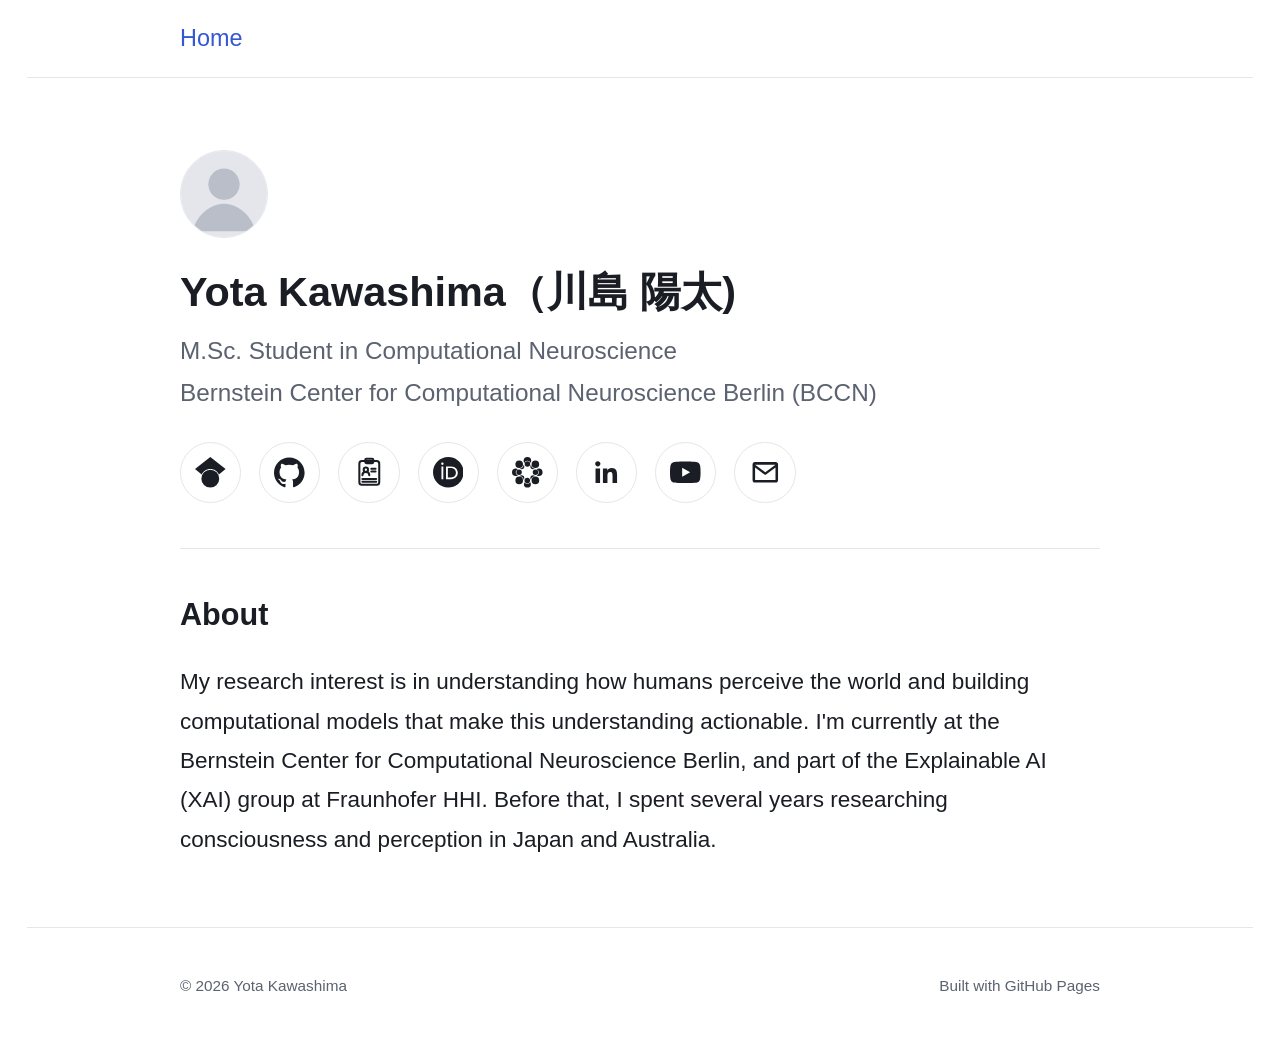
==== commit 1d407507: "Update index.html" ====
--- a/index.html
+++ b/index.html
@@ -38,8 +38,8 @@
         <a href="https://github.com/yotakawashima" target="_blank" rel="noopener" aria-label="GitHub">
           <svg viewBox="0 0 24 24" aria-hidden="true">
             <path
-              d="M12 .297c-6.63 0-12 5.373-12 12 0 5.303 3.438 9.8 8.205 11.385.6.113.82-.258.82-.577 0-.285-.01-1.04-.015-2.04-3.338.724-4.042-1.61-4.042-1.61C4.422 18.07 3.633 17.7 3.633 17.7c-1[...]
-            </svg>
+              d="M12 .297c-6.63 0-12 5.373-12 12 0 5.303 3.438 9.8 8.205 11.385.6.113.82-.258.82-.577 0-.285-.01-1.04-.015-2.04-3.338.724-4.042-1.61-4.042-1.61C4.422 18.07 3.633 17.7 3.633 17.7c-1.087-.744.084-.729.084-.729 1.205.084 1.838 1.236 1.838 1.236 1.07 1.835 2.809 1.305 3.495.998.108-.776.417-1.305.76-1.605-2.665-.3-5.466-1.332-5.466-5.93 0-1.31.465-2.38 1.235-3.22-.135-.303-.54-1.523.105-3.176 0 0 1.005-.322 3.3 1.23.96-.267 1.98-.399 3-.405 1.02.006 2.04.138 3 .405 2.28-1.552 3.285-1.23 3.285-1.23.645 1.653.24 2.873.12 3.176.765.84 1.23 1.91 1.23 3.22 0 4.61-2.805 5.625-5.475 5.92.42.36.81 1.096.81 2.22 0 1.606-.015 2.896-.015 3.286 0 .315.21.69.825.57C20.565 22.092 24 17.592 24 12.297c0-6.627-5.373-12-12-12" />
+          </svg>
         </a>
         <a href="cv.html" aria-label="CV">
           <svg class="outline-icon" viewBox="0 0 24 24" aria-hidden="true">
@@ -56,33 +56,33 @@
         <a href="https://orcid.org/0000-0003-3810-5230" target="_blank" rel="noopener" aria-label="ORCID">
           <svg viewBox="0 0 24 24" aria-hidden="true">
             <path
-              d="M12 0C5.372 0 0 5.372 0 12s5.372 12 12 12 12-5.372 12-12S18.628 0 12 0zM7.369 4.378c.525 0 .947.431.947.947 0 .525-.422.947-.947.947-.525 0-.946-.422-.946-.947 0-.516.421-.947.946[...]
-            </svg>
+              d="M12 0C5.372 0 0 5.372 0 12s5.372 12 12 12 12-5.372 12-12S18.628 0 12 0zM7.369 4.378c.525 0 .947.431.947.947 0 .525-.422.947-.947.947-.525 0-.946-.422-.946-.947 0-.516.421-.947.946-.947zm-.722 3.038h1.444v10.041H6.647V7.416zm3.562 0h3.9c3.712 0 5.344 2.653 5.344 5.025 0 2.578-2.016 5.025-5.325 5.025h-3.919V7.416zm1.444 1.303v7.444h2.297c3.272 0 4.022-2.484 4.022-3.722 0-2.016-1.284-3.722-4.097-3.722h-2.222z" />
+          </svg>
         </a>
         <a href="https://osf.io/n96er/" target="_blank" rel="noopener" aria-label="OSF">
           <svg viewBox="0 0 24 24" aria-hidden="true">
             <path
-              d="M12.088 0a2.984 2.984 0 0 0-2.986 2.984 2.984 2.984 0 0 0 .525 1.68 2.654 2.654 0 0 1 2.482-1.734c1.121 0 2.083.706 2.467 1.695a2.984 2.984 0 0 0 .496-1.64A2.984 2.984 0 0 0 12.08[...]
-            </svg>
+              d="M12.088 0a2.984 2.984 0 0 0-2.986 2.984 2.984 2.984 0 0 0 .525 1.68 2.654 2.654 0 0 1 2.482-1.734c1.121 0 2.083.706 2.467 1.695a2.984 2.984 0 0 0 .496-1.64A2.984 2.984 0 0 0 12.088 0zM5.65 2.666A2.984 2.984 0 0 0 2.666 5.65 2.984 2.984 0 0 0 5.65 8.635 2.984 2.984 0 0 0 8.635 5.65 2.984 2.984 0 0 0 5.65 2.666zm12.7 0a2.984 2.984 0 0 0-2.985 2.984 2.984 2.984 0 0 0 2.985 2.985 2.984 2.984 0 0 0 2.986-2.985 2.984 2.984 0 0 0-2.986-2.984zm-6.24.764a2.147 2.147 0 0 0-2.147 2.146 2.147 2.147 0 0 0 2.146 2.147 2.147 2.147 0 0 0 2.147-2.147 2.147 2.147 0 0 0-2.147-2.146zM9.112 6.04a3.497 3.497 0 0 1-2.984 3.06 2.147 2.147 0 0 0 1.363.493A2.147 2.147 0 0 0 9.64 7.447a2.147 2.147 0 0 0-.526-1.406zm5.782.047a2.147 2.147 0 0 0-.489 1.36 2.147 2.147 0 0 0 2.147 2.146 2.147 2.147 0 0 0 1.355-.489 3.494 3.494 0 0 1-3.013-3.017zM2.985 9.016A2.984 2.984 0 0 0 0 12a2.984 2.984 0 0 0 2.984 2.984 2.984 2.984 0 0 0 1.659-.505A2.655 2.655 0 0 1 2.922 12c0-1.131.719-2.102 1.723-2.479a2.984 2.984 0 0 0-1.66-.505zm18.03 0a2.984 2.984 0 0 0-1.673.52 2.655 2.655 0 0 1 1.71 2.474c0 1.12-.705 2.082-1.695 2.467a2.984 2.984 0 0 0 1.659.507A2.984 2.984 0 0 0 24 12a2.984 2.984 0 0 0-2.984-2.984zm-15.447.838A2.147 2.147 0 0 0 3.422 12a2.147 2.147 0 0 0 2.146 2.146A2.147 2.147 0 0 0 7.715 12a2.147 2.147 0 0 0-2.147-2.146zm12.838.01a2.147 2.147 0 0 0-2.146 2.146 2.147 2.147 0 0 0 2.146 2.146 2.147 2.147 0 0 0 2.147-2.146 2.147 2.147 0 0 0-2.147-2.147zM7.492 14.376a2.147 2.147 0 0 0-1.398.518 3.496 3.496 0 0 1 3.015 3.037 2.147 2.147 0 0 0 .53-1.409 2.147 2.147 0 0 0-2.147-2.146zm9.06 0a2.147 2.147 0 0 0-2.146 2.146 2.147 2.147 0 0 0 .492 1.362 3.495 3.495 0 0 1 3.047-2.996 2.147 2.147 0 0 0-1.392-.512zm-10.902.988a2.984 2.984 0 0 0-2.984 2.985 2.984 2.984 0 0 0 2.984 2.986 2.984 2.984 0 0 0 2.985-2.986 2.984 2.984 0 0 0-2.985-2.985zm12.7 0a2.984 2.984 0 0 0-2.985 2.985 2.984 2.984 0 0 0 2.985 2.986 2.984 2.984 0 0 0 2.986-2.986 2.984 2.984 0 0 0-2.986-2.985zm-6.35.908a2.147 2.147 0 0 0-2.146 2.147A2.147 2.147 0 0 0 12 20.566a2.147 2.147 0 0 0 2.146-2.146A2.147 2.147 0 0 0 12 16.273zm2.268 3.504A2.65 2.65 0 0 1 12 21.067a2.65 2.65 0 0 1-2.188-1.16 2.734 2.635 0 0 0-.46 1.458A2.734 2.635 0 0 0 12.086 24a2.734 2.635 0 0 0 2.734-2.635 2.734 2.635 0 0 0-.552-1.588z" />
+          </svg>
         </a>
         <a href="https://www.linkedin.com/in/yota-kawashima/" target="_blank" rel="noopener" aria-label="LinkedIn">
           <svg viewBox="0 0 24 24" aria-hidden="true">
             <path
-              d="M20.447 20.452h-3.554v-5.569c0-1.328-.027-3.037-1.852-3.037-1.853 0-2.136 1.445-2.136 2.939v5.667H9.351V9h3.414v1.561h.046c.477-.9 1.637-1.85 3.37-1.85 3.601 0 4.267 2.37 4.267 5.[...]
-            </svg>
+              d="M20.447 20.452h-3.554v-5.569c0-1.328-.027-3.037-1.852-3.037-1.853 0-2.136 1.445-2.136 2.939v5.667H9.351V9h3.414v1.561h.046c.477-.9 1.637-1.85 3.37-1.85 3.601 0 4.267 2.37 4.267 5.455v6.286zM5.337 7.433c-1.144 0-2.063-.926-2.063-2.065 0-1.138.92-2.063 2.063-2.063 1.14 0 2.064.925 2.064 2.063 0 1.139-.925 2.065-2.064 2.065zm1.782 13.019H3.555V9h3.564v11.452z" />
+          </svg>
         </a>
         <a href="https://www.youtube.com/channel/UC6PZ0_DcKwYTyp0yKwks_eA" target="_blank" rel="noopener"
           aria-label="YouTube">
           <svg viewBox="0 0 24 24" aria-hidden="true">
             <path
-              d="M23.498 6.186a3.016 3.016 0 0 0-2.122-2.136C19.505 3.545 12 3.545 12 3.545s-7.505 0-9.377.505A3.017 3.017 0 0 0 .502 6.186C0 8.07 0 12 0 12s0 3.93.502 5.814a3.016 3.016 0 0 0 2.12[...]
-            </svg>
+              d="M23.498 6.186a3.016 3.016 0 0 0-2.122-2.136C19.505 3.545 12 3.545 12 3.545s-7.505 0-9.377.505A3.017 3.017 0 0 0 .502 6.186C0 8.07 0 12 0 12s0 3.93.502 5.814a3.016 3.016 0 0 0 2.122 2.136c1.871.505 9.376.505 9.376.505s7.505 0 9.377-.505a3.015 3.015 0 0 0 2.122-2.136C24 15.93 24 12 24 12s0-3.93-.502-5.814zM9.545 15.568V8.432L15.818 12l-6.273 3.568z" />
+          </svg>
         </a>
         <a href="mailto:yotakawashima@gmail.com" aria-label="Email">
           <svg viewBox="0 0 24 24" aria-hidden="true">
             <path
               d="M4 4h16a2 2 0 0 1 2 2v12a2 2 0 0 1-2 2H4a2 2 0 0 1-2-2V6a2 2 0 0 1 2-2zm0 2v.01L12 12l8-5.99V6H4zm16 12V8.24l-7.4 5.55a1 1 0 0 1-1.2 0L4 8.24V18h16z" />
-            </svg>
+          </svg>
         </a>
 
 
@@ -107,5 +107,3 @@
     </footer>
 
 </body>
-
-</html>
--- a/assets/css/style.css
+++ b/assets/css/style.css
@@ -94,6 +94,16 @@
   padding: 0;
 }
 
+.mobile-break {
+  display: none;
+}
+
+@media (max-width: 640px) {
+  .mobile-break {
+    display: block;
+  }
+}
+
 /* ==========================================================================
    Header / Nav
    ========================================================================== */
